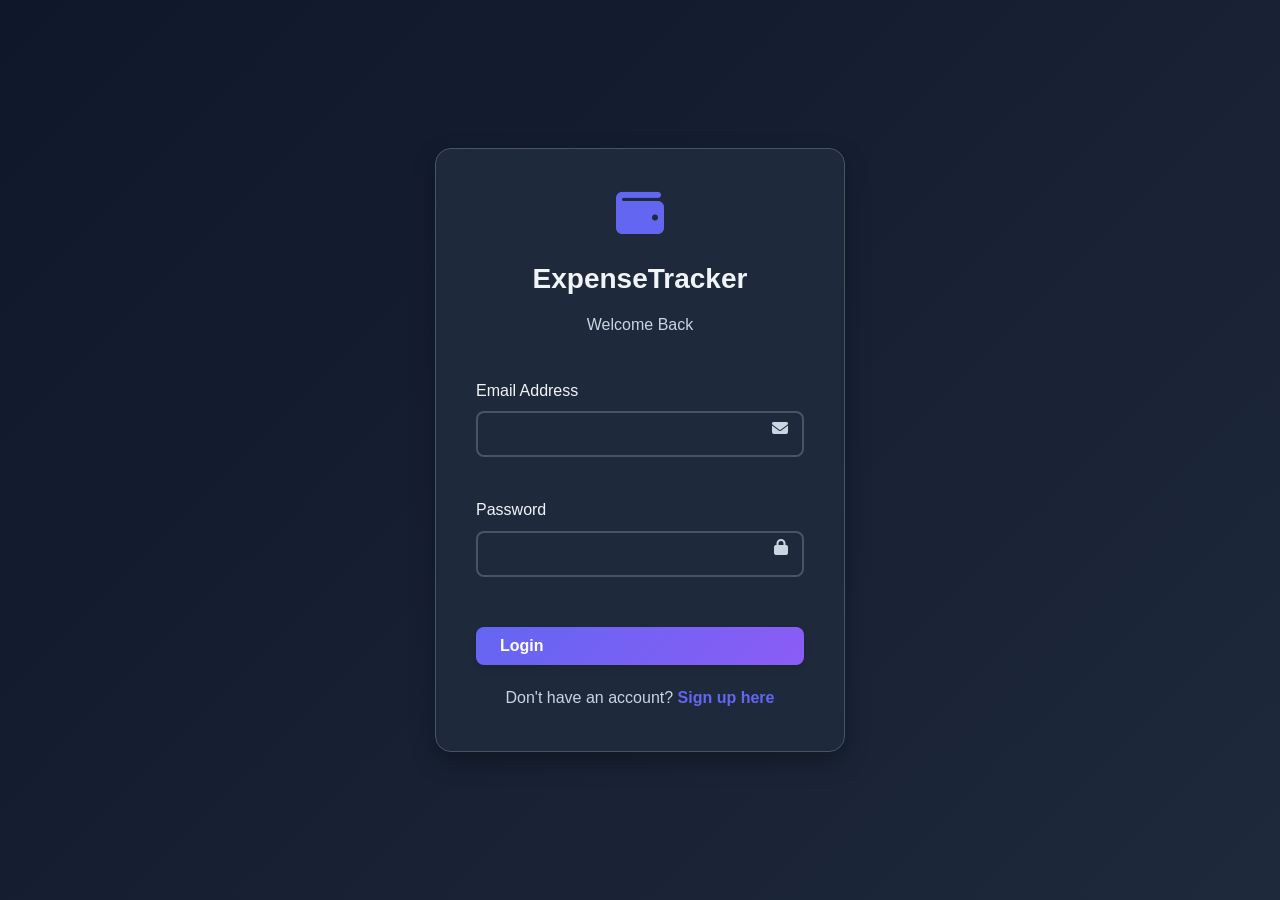
==== expense-tracker/login.html @ 3f5cd561 "Add files via upload" ====
<!DOCTYPE html>
<html lang="en">
<head>
    <meta charset="UTF-8">
    <meta name="viewport" content="width=device-width, initial-scale=1.0">
    <title>Login - ExpenseTracker</title>
    <link rel="stylesheet" href="assets/css/style.css">
    <link rel="stylesheet" href="https://cdnjs.cloudflare.com/ajax/libs/font-awesome/6.4.0/css/all.min.css">
</head>
<body class="auth-page">
    <div class="auth-container">
        <div class="auth-box">
            <div class="auth-header">
                <i class="fas fa-wallet"></i>
                <h1>ExpenseTracker</h1>
                <p>Welcome Back</p>
            </div>
            <form id="loginForm" class="auth-form">
                <div class="form-group">
                    <label for="email">Email Address</label>
                    <input type="email" id="email" name="email" required>
                    <i class="fas fa-envelope"></i>
                </div>
                <div class="form-group">
                    <label for="password">Password</label>
                    <input type="password" id="password" name="password" required>
                    <i class="fas fa-lock"></i>
                </div>
                <button type="submit" class="btn btn-primary" style="width: 100%; margin-top: 10px;">Login</button>
            </form>
            <div class="auth-footer">
                <p>Don't have an account? <a href="register.html">Sign up here</a></p>
            </div>
            <div id="message" class="message"></div>
        </div>
    </div>

    <script src="assets/js/auth.js"></script>
</body>
</html>
---- expense-tracker/assets/css/style.css ----
/* =====================
   GLOBAL STYLES
   ===================== */

:root {
    --primary-color: #6366f1;
    --secondary-color: #8b5cf6;
    --accent-color: #ec4899;
    --success-color: #10b981;
    --warning-color: #f59e0b;
    --danger-color: #ef4444;
    --bg-primary: #0f172a;
    --bg-secondary: #1e293b;
    --bg-tertiary: #334155;
    --text-primary: #f1f5f9;
    --text-secondary: #cbd5e1;
    --border-color: #475569;
    --shadow: 0 10px 25px rgba(0, 0, 0, 0.3);
    --shadow-sm: 0 4px 6px rgba(0, 0, 0, 0.1);
    --transition: all 0.3s cubic-bezier(0.4, 0, 0.2, 1);
}

* {
    margin: 0;
    padding: 0;
    box-sizing: border-box;
}

html {
    scroll-behavior: smooth;
}

body {
    font-family: 'Segoe UI', Tahoma, Geneva, Verdana, sans-serif;
    background-color: var(--bg-primary);
    color: var(--text-primary);
    line-height: 1.6;
    overflow-x: hidden;
}

/* =====================
   UTILITIES
   ===================== */

.container {
    max-width: 1200px;
    margin: 0 auto;
    padding: 0 20px;
}

/* Buttons */
.btn {
    padding: 10px 24px;
    border: none;
    border-radius: 8px;
    font-size: 16px;
    font-weight: 600;
    cursor: pointer;
    transition: var(--transition);
    display: inline-flex;
    align-items: center;
    gap: 8px;
    text-decoration: none;
}

.btn-primary {
    background: linear-gradient(135deg, var(--primary-color), var(--secondary-color));
    color: white;
    box-shadow: var(--shadow-sm);
}

.btn-primary:hover {
    transform: translateY(-2px);
    box-shadow: var(--shadow);
}

.btn-secondary {
    background: transparent;
    color: var(--primary-color);
    border: 2px solid var(--primary-color);
}

.btn-secondary:hover {
    background: rgba(99, 102, 241, 0.1);
}

.btn-login, .btn-signup {
    padding: 8px 16px;
    border-radius: 6px;
    font-size: 14px;
}

.btn-login {
    color: var(--primary-color);
    background: transparent;
}

.btn-signup {
    background: linear-gradient(135deg, var(--primary-color), var(--secondary-color));
    color: white;
}

/* Forms */
.form-group {
    margin-bottom: 20px;
    position: relative;
}

.form-group label {
    display: block;
    margin-bottom: 8px;
    font-weight: 500;
    color: var(--text-primary);
}

.form-group input,
.form-group select,
.form-group textarea {
    width: 100%;
    padding: 12px 16px;
    background-color: var(--bg-secondary);
    border: 2px solid var(--border-color);
    color: var(--text-primary);
    border-radius: 8px;
    font-size: 16px;
    transition: var(--transition);
    font-family: inherit;
}

.form-group input:focus,
.form-group select:focus,
.form-group textarea:focus {
    outline: none;
    border-color: var(--primary-color);
    box-shadow: 0 0 0 3px rgba(99, 102, 241, 0.1);
}

.form-group i {
    position: absolute;
    right: 16px;
    top: 42px;
    color: var(--text-secondary);
    pointer-events: none;
}

.form-grid {
    display: grid;
    grid-template-columns: repeat(auto-fit, minmax(250px, 1fr));
    gap: 20px;
}

/* Messages */
.message {
    padding: 12px 16px;
    border-radius: 6px;
    margin-top: 16px;
    display: none;
}

.message.success {
    background-color: rgba(16, 185, 129, 0.1);
    color: var(--success-color);
    display: block;
    border: 1px solid rgba(16, 185, 129, 0.3);
}

.message.error {
    background-color: rgba(239, 68, 68, 0.1);
    color: var(--danger-color);
    display: block;
    border: 1px solid rgba(239, 68, 68, 0.3);
}

/* Empty State */
.empty-state {
    text-align: center;
    padding: 40px 20px;
    color: var(--text-secondary);
}

/* =====================
   NAVBAR
   ===================== */

.navbar {
    background-color: var(--bg-secondary);
    padding: 1rem 0;
    position: sticky;
    top: 0;
    z-index: 100;
    box-shadow: var(--shadow-sm);
}

.navbar .container {
    display: flex;
    justify-content: space-between;
    align-items: center;
}

.navbar-brand {
    display: flex;
    align-items: center;
    gap: 10px;
    font-size: 24px;
    font-weight: 700;
    color: var(--primary-color);
}

.navbar-brand i {
    font-size: 28px;
}

.nav-links {
    display: flex;
    list-style: none;
    gap: 30px;
    align-items: center;
}

.nav-links a {
    color: var(--text-secondary);
    text-decoration: none;
    transition: var(--transition);
    font-weight: 500;
}

.nav-links a:hover {
    color: var(--primary-color);
}

.hamburger {
    display: none;
    flex-direction: column;
    gap: 5px;
    cursor: pointer;
}

.hamburger span {
    width: 25px;
    height: 3px;
    background-color: var(--text-primary);
    border-radius: 2px;
}

/* =====================
   HERO SECTION
   ===================== */

.hero {
    padding: 100px 0;
    display: grid;
    grid-template-columns: 1fr 1fr;
    gap: 50px;
    align-items: center;
}

.hero-content h1 {
    font-size: 56px;
    line-height: 1.2;
    margin-bottom: 20px;
    background: linear-gradient(135deg, var(--primary-color), var(--secondary-color), var(--accent-color));
    -webkit-background-clip: text;
    -webkit-text-fill-color: transparent;
    background-clip: text;
}

.hero-content p {
    font-size: 20px;
    color: var(--text-secondary);
    margin-bottom: 30px;
}

.hero-buttons {
    display: flex;
    gap: 20px;
}

.hero-image {
    position: relative;
    height: 400px;
}

.floating-card {
    position: absolute;
    background: linear-gradient(135deg, rgba(99, 102, 241, 0.1), rgba(139, 92, 246, 0.1));
    border: 2px solid var(--border-color);
    border-radius: 12px;
    padding: 20px;
    text-align: center;
    animation: float 3s ease-in-out infinite;
}

.floating-card i {
    font-size: 32px;
    color: var(--primary-color);
    margin-bottom: 10px;
}

.floating-card p {
    font-size: 14px;
}

.card-1 {
    top: 20px;
    left: 0;
    animation-delay: 0s;
}

.card-2 {
    top: 50%;
    right: 0;
    animation-delay: 1s;
}

.card-3 {
    bottom: 20px;
    left: 30%;
    animation-delay: 2s;
}

@keyframes float {
    0%, 100% { transform: translateY(0px); }
    50% { transform: translateY(-20px); }
}

/* =====================
   FEATURES SECTION
   ===================== */

.features {
    padding: 80px 0;
    background: linear-gradient(180deg, transparent, rgba(99, 102, 241, 0.05));
}

.features h2 {
    font-size: 44px;
    text-align: center;
    margin-bottom: 60px;
}

.features-grid {
    display: grid;
    grid-template-columns: repeat(auto-fit, minmax(300px, 1fr));
    gap: 30px;
}

.feature-card {
    background: linear-gradient(135deg, rgba(99, 102, 241, 0.05), rgba(139, 92, 246, 0.05));
    border: 1px solid var(--border-color);
    border-radius: 12px;
    padding: 30px;
    text-align: center;
    transition: var(--transition);
    cursor: pointer;
}

.feature-card:hover {
    border-color: var(--primary-color);
    transform: translateY(-5px);
    box-shadow: var(--shadow);
}

.feature-icon {
    font-size: 48px;
    color: var(--primary-color);
    margin-bottom: 20px;
}

.feature-card h3 {
    font-size: 20px;
    margin-bottom: 15px;
}

.feature-card p {
    color: var(--text-secondary);
}

/* =====================
   ABOUT SECTION
   ===================== */

.about {
    padding: 80px 0;
    text-align: center;
    background-color: var(--bg-secondary);
}

.about h2 {
    font-size: 44px;
    margin-bottom: 30px;
}

.about p {
    font-size: 18px;
    color: var(--text-secondary);
    max-width: 600px;
    margin: 0 auto;
}

/* =====================
   AUTH PAGE
   ===================== */

.auth-page {
    display: flex;
    align-items: center;
    justify-content: center;
    min-height: 100vh;
    background: linear-gradient(135deg, var(--bg-primary), var(--bg-secondary));
}

.auth-container {
    width: 100%;
    max-width: 450px;
    padding: 20px;
}

.auth-box {
    background-color: var(--bg-secondary);
    border: 1px solid var(--border-color);
    border-radius: 16px;
    padding: 40px;
    box-shadow: var(--shadow);
}

.auth-header {
    text-align: center;
    margin-bottom: 40px;
}

.auth-header i {
    font-size: 48px;
    color: var(--primary-color);
    margin-bottom: 20px;
}

.auth-header h1 {
    font-size: 28px;
    margin-bottom: 10px;
}

.auth-header p {
    color: var(--text-secondary);
    font-size: 16px;
}

.auth-form {
    display: flex;
    flex-direction: column;
    gap: 20px;
}

.auth-footer {
    text-align: center;
    margin-top: 20px;
}

.auth-footer p {
    color: var(--text-secondary);
}

.auth-footer a {
    color: var(--primary-color);
    text-decoration: none;
    font-weight: 600;
}

.auth-footer a:hover {
    text-decoration: underline;
}

/* =====================
   FOOTER
   ===================== */

.footer {
    background-color: var(--bg-secondary);
    padding: 30px 0;
    text-align: center;
    border-top: 1px solid var(--border-color);
    color: var(--text-secondary);
}

/* =====================
   DASHBOARD
   ===================== */

.dashboard-header {
    background-color: var(--bg-secondary);
    border-bottom: 1px solid var(--border-color);
    padding: 20px;
    display: flex;
    justify-content: space-between;
    align-items: center;
    position: sticky;
    top: 0;
    z-index: 90;
}

.header-left {
    display: flex;
    align-items: center;
    gap: 20px;
}

.menu-toggle {
    display: none;
    background: none;
    border: none;
    color: var(--text-primary);
    font-size: 24px;
    cursor: pointer;
}

.brand {
    display: flex;
    align-items: center;
    gap: 10px;
    font-size: 20px;
    font-weight: 700;
    color: var(--primary-color);
}

.brand i {
    font-size: 24px;
}

.header-right {
    display: flex;
    align-items: center;
    gap: 20px;
}

.user-profile {
    display: flex;
    align-items: center;
    gap: 15px;
    color: var(--text-secondary);
}

.logout-btn {
    background: linear-gradient(135deg, var(--primary-color), var(--secondary-color));
    border: none;
    color: white;
    width: 40px;
    height: 40px;
    border-radius: 8px;
    cursor: pointer;
    transition: var(--transition);
    font-size: 16px;
}

.logout-btn:hover {
    transform: scale(1.05);
}

/* Dashboard Layout */
.dashboard-container {
    display: grid;
    grid-template-columns: 250px 1fr;
    gap: 0;
    min-height: calc(100vh - 60px);
}

.sidebar {
    background-color: var(--bg-secondary);
    border-right: 1px solid var(--border-color);
    padding: 20px;
    max-height: calc(100vh - 60px);
    overflow-y: auto;
}

.sidebar-nav ul {
    list-style: none;
    display: flex;
    flex-direction: column;
    gap: 10px;
}

.sidebar-nav .nav-link {
    display: flex;
    align-items: center;
    gap: 15px;
    padding: 12px 16px;
    color: var(--text-secondary);
    text-decoration: none;
    border-radius: 8px;
    transition: var(--transition);
}

.sidebar-nav .nav-link:hover,
.sidebar-nav .nav-link.active {
    background-color: rgba(99, 102, 241, 0.1);
    color: var(--primary-color);
}

.sidebar-nav .nav-link i {
    font-size: 18px;
    width: 20px;
}

/* Dashboard Content */
.dashboard-content {
    padding: 40px;
    background-color: var(--bg-primary);
    overflow-y: auto;
    max-height: calc(100vh - 60px);
}

.page {
    display: none;
}

.page.active {
    display: block;
    animation: fadeIn 0.3s ease-in;
}

@keyframes fadeIn {
    from { opacity: 0; }
    to { opacity: 1; }
}

.page-header {
    margin-bottom: 40px;
}

.page-header h1 {
    font-size: 32px;
    margin-bottom: 20px;
}

/* Filter Buttons */
.filter-buttons {
    display: flex;
    gap: 10px;
}

.filter-btn {
    padding: 8px 16px;
    background-color: var(--bg-secondary);
    border: 1px solid var(--border-color);
    color: var(--text-secondary);
    border-radius: 6px;
    cursor: pointer;
    transition: var(--transition);
    font-weight: 500;
}

.filter-btn:hover,
.filter-btn.active {
    background-color: var(--primary-color);
    border-color: var(--primary-color);
    color: white;
}

/* Dashboard Grid */
.dashboard-grid {
    display: grid;
    grid-template-columns: repeat(auto-fit, minmax(250px, 1fr));
    gap: 20px;
    margin-bottom: 40px;
}

.stat-card {
    background: linear-gradient(135deg, rgba(99, 102, 241, 0.1), rgba(139, 92, 246, 0.1));
    border: 1px solid var(--border-color);
    border-radius: 12px;
    padding: 24px;
    display: flex;
    align-items: center;
    gap: 20px;
}

.stat-icon {
    width: 60px;
    height: 60px;
    background: linear-gradient(135deg, var(--primary-color), var(--secondary-color));
    border-radius: 12px;
    display: flex;
    align-items: center;
    justify-content: center;
    font-size: 28px;
    color: white;
}

.stat-content {
    flex: 1;
}

.stat-label {
    color: var(--text-secondary);
    font-size: 14px;
    margin-bottom: 8px;
}

.stat-value {
    font-size: 28px;
    font-weight: 700;
    color: var(--text-primary);
}

/* Charts */
.charts-section {
    display: grid;
    grid-template-columns: repeat(auto-fit, minmax(400px, 1fr));
    gap: 20px;
    margin-bottom: 40px;
}

.chart-container {
    background: linear-gradient(135deg, rgba(99, 102, 241, 0.05), rgba(139, 92, 246, 0.05));
    border: 1px solid var(--border-color);
    border-radius: 12px;
    padding: 24px;
}

.chart-container h3 {
    margin-bottom: 20px;
    font-size: 18px;
}

/* Expenses List */
.expenses-list {
    display: flex;
    flex-direction: column;
    gap: 12px;
}

.expense-item {
    background-color: var(--bg-secondary);
    border: 1px solid var(--border-color);
    border-radius: 8px;
    padding: 16px;
    display: flex;
    justify-content: space-between;
    align-items: center;
    transition: var(--transition);
}

.expense-item:hover {
    border-color: var(--primary-color);
    transform: translateX(5px);
}

.expense-info {
    display: flex;
    align-items: center;
    gap: 15px;
    flex: 1;
}

.expense-category {
    width: 50px;
    height: 50px;
    border-radius: 8px;
    display: flex;
    align-items: center;
    justify-content: center;
    font-size: 24px;
    color: white;
}

.expense-details {
    flex: 1;
}

.expense-description {
    font-weight: 600;
    color: var(--text-primary);
    margin-bottom: 4px;
}

.expense-meta {
    font-size: 13px;
    color: var(--text-secondary);
}

.expense-amount {
    font-size: 20px;
    font-weight: 700;
    color: var(--danger-color);
}

.expense-actions {
    display: flex;
    gap: 10px;
}

.btn-delete {
    background: var(--danger-color);
    color: white;
    border: none;
    width: 36px;
    height: 36px;
    border-radius: 6px;
    cursor: pointer;
    transition: var(--transition);
    font-size: 14px;
}

.btn-delete:hover {
    opacity: 0.8;
}

/* Form Container */
.form-container {
    background-color: var(--bg-secondary);
    border: 1px solid var(--border-color);
    border-radius: 12px;
    padding: 30px;
    max-width: 600px;
}

/* Upload Section */
.upload-section {
    margin-bottom: 40px;
}

.upload-area {
    background: linear-gradient(135deg, rgba(99, 102, 241, 0.1), rgba(139, 92, 246, 0.1));
    border: 2px dashed var(--primary-color);
    border-radius: 12px;
    padding: 60px 20px;
    text-align: center;
    cursor: pointer;
    transition: var(--transition);
}

.upload-area:hover {
    background: linear-gradient(135deg, rgba(99, 102, 241, 0.2), rgba(139, 92, 246, 0.2));
}

.upload-area i {
    font-size: 48px;
    color: var(--primary-color);
    margin-bottom: 20px;
}

.upload-area h3 {
    font-size: 20px;
    margin-bottom: 10px;
}

.upload-area p {
    color: var(--text-secondary);
}

/* Invoice Form */
.invoice-form {
    background-color: var(--bg-secondary);
    border: 1px solid var(--border-color);
    border-radius: 12px;
    padding: 30px;
    margin-bottom: 40px;
}

/* Invoices List */
.invoices-list {
    margin-top: 40px;
}

.invoice-item {
    background-color: var(--bg-secondary);
    border: 1px solid var(--border-color);
    border-radius: 8px;
    padding: 16px;
    display: flex;
    justify-content: space-between;
    align-items: center;
    margin-bottom: 12px;
}

.invoice-info {
    flex: 1;
}

.invoice-vendor {
    font-weight: 600;
    color: var(--text-primary);
    margin-bottom: 4px;
}

.invoice-meta {
    font-size: 13px;
    color: var(--text-secondary);
}

.invoice-download {
    background: var(--primary-color);
    color: white;
    border: none;
    padding: 8px 16px;
    border-radius: 6px;
    cursor: pointer;
    transition: var(--transition);
}

.invoice-download:hover {
    opacity: 0.8;
}

/* Recent Expenses */
.recent-expenses {
    background-color: var(--bg-secondary);
    border: 1px solid var(--border-color);
    border-radius: 12px;
    padding: 24px;
}

.recent-expenses h3 {
    margin-bottom: 20px;
    font-size: 18px;
}

/* Toast Notifications */
.toast-container {
    position: fixed;
    top: 20px;
    right: 20px;
    z-index: 1000;
}

.toast {
    background-color: var(--bg-secondary);
    border: 1px solid var(--border-color);
    border-radius: 8px;
    padding: 16px 20px;
    margin-bottom: 10px;
    display: flex;
    align-items: center;
    gap: 12px;
    min-width: 300px;
    animation: slideIn 0.3s ease-in;
}

.toast.success {
    border-left: 4px solid var(--success-color);
}

.toast.error {
    border-left: 4px solid var(--danger-color);
}

@keyframes slideIn {
    from {
        transform: translateX(400px);
        opacity: 0;
    }
    to {
        transform: translateX(0);
        opacity: 1;
    }
}

.toast-close {
    background: none;
    border: none;
    color: var(--text-secondary);
    font-size: 18px;
    cursor: pointer;
    margin-left: auto;
}

.toast-close:hover {
    color: var(--text-primary);
}

/* =====================
   RESPONSIVE
   ===================== */

@media (max-width: 768px) {
    .hamburger {
        display: flex;
    }

    .nav-links {
        display: none;
    }

    .hero {
        grid-template-columns: 1fr;
        padding: 50px 0;
    }

    .hero-content h1 {
        font-size: 36px;
    }

    .hero-buttons {
        flex-direction: column;
    }

    .features-grid {
        grid-template-columns: 1fr;
    }

    .dashboard-container {
        grid-template-columns: 1fr;
    }

    .sidebar {
        position: fixed;
        left: -250px;
        top: 60px;
        height: calc(100vh - 60px);
        z-index: 80;
        transition: var(--transition);
        box-shadow: var(--shadow);
    }

    .sidebar.active {
        left: 0;
    }

    .dashboard-content {
        padding: 20px;
    }

    .page-header h1 {
        font-size: 24px;
    }

    .dashboard-grid {
        grid-template-columns: 1fr;
    }

    .charts-section {
        grid-template-columns: 1fr;
    }

    .form-grid {
        grid-template-columns: 1fr;
    }

    .filter-buttons {
        flex-wrap: wrap;
    }

    .expense-item {
        flex-direction: column;
        text-align: center;
    }

    .expense-info {
        width: 100%;
        justify-content: center;
        flex-direction: column;
    }

    .expense-amount {
        margin-top: 10px;
    }

    .toast {
        min-width: 90vw;
    }

    .analytics-grid {
        grid-template-columns: 1fr;
    }
}

@media (max-width: 480px) {
    .container {
        padding: 0 15px;
    }

    .btn {
        padding: 8px 16px;
        font-size: 14px;
    }

    .hero-content h1 {
        font-size: 28px;
    }

    .hero-content p {
        font-size: 16px;
    }

    .features-grid {
        gap: 15px;
    }

    .feature-card {
        padding: 20px;
    }

    .feature-icon {
        font-size: 36px;
    }

    .dashboard-header {
        padding: 15px;
    }

    .user-profile {
        gap: 10px;
    }

    .dashboard-content {
        padding: 15px;
    }

    .stat-card {
        flex-direction: column;
        text-align: center;
    }

    .form-container,
    .invoice-form {
        padding: 20px;
    }

    .upload-area {
        padding: 40px 15px;
    }

    .filter-buttons {
        gap: 8px;
    }

    .filter-btn {
        padding: 6px 12px;
        font-size: 13px;
    }
}
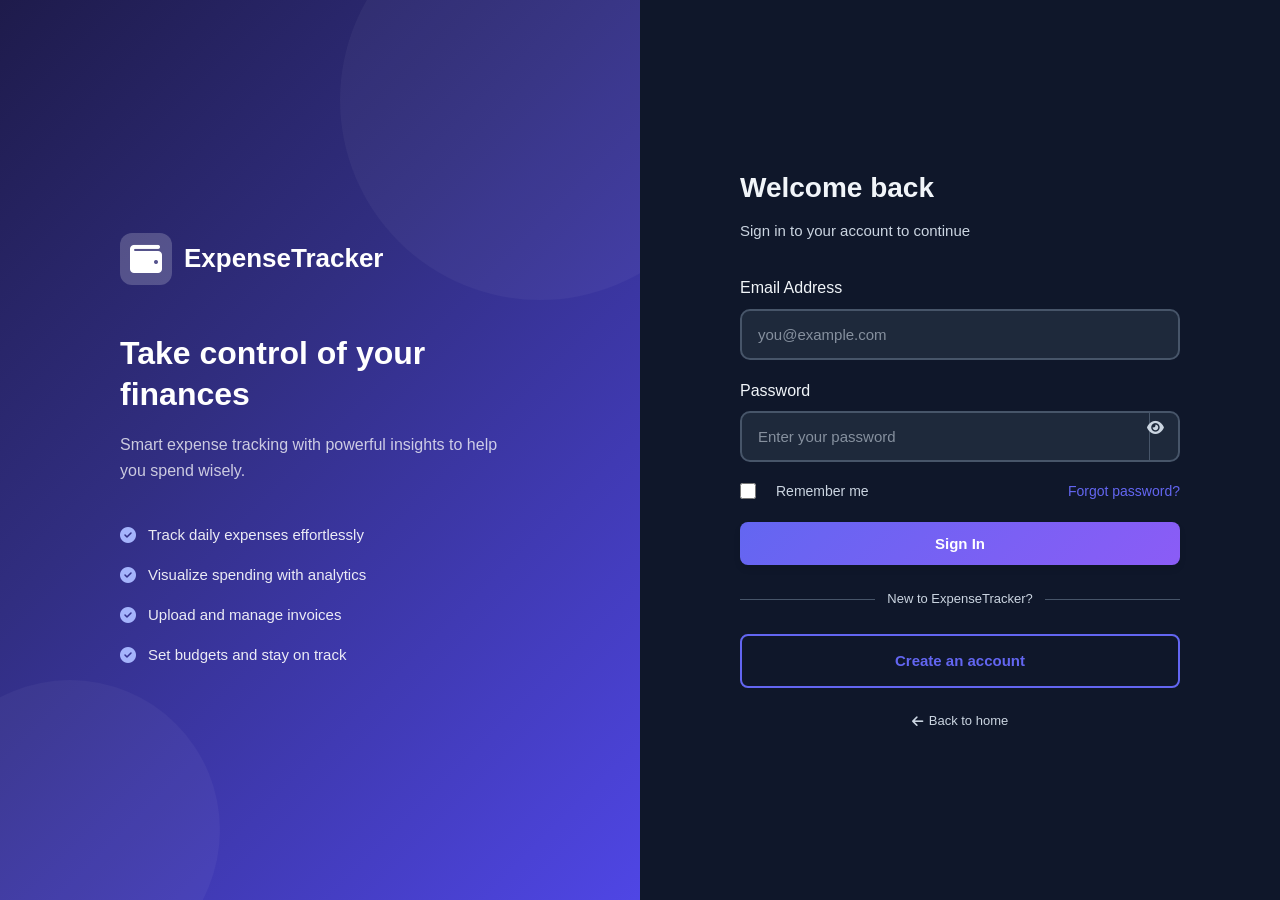
==== commit 06ecfa8d: "Add files via upload" ====
--- a/expense-tracker/login.html
+++ b/expense-tracker/login.html
@@ -4,34 +4,97 @@
     <meta charset="UTF-8">
     <meta name="viewport" content="width=device-width, initial-scale=1.0">
     <title>Login - ExpenseTracker</title>
+    <meta name="description" content="Sign in to your ExpenseTracker account">
     <link rel="stylesheet" href="assets/css/style.css">
     <link rel="stylesheet" href="https://cdnjs.cloudflare.com/ajax/libs/font-awesome/6.4.0/css/all.min.css">
 </head>
 <body class="auth-page">
-    <div class="auth-container">
-        <div class="auth-box">
-            <div class="auth-header">
-                <i class="fas fa-wallet"></i>
-                <h1>ExpenseTracker</h1>
-                <p>Welcome Back</p>
+    <div class="auth-split-container">
+        <!-- Left Branding Panel -->
+        <div class="auth-branding">
+            <div class="auth-branding-inner">
+                <div class="auth-logo">
+                    <i class="fas fa-wallet"></i>
+                    <span>ExpenseTracker</span>
+                </div>
+                <h2>Take control of your finances</h2>
+                <p>Smart expense tracking with powerful insights to help you spend wisely.</p>
+                <ul class="auth-features-list">
+                    <li><i class="fas fa-check-circle"></i> Track daily expenses effortlessly</li>
+                    <li><i class="fas fa-check-circle"></i> Visualize spending with analytics</li>
+                    <li><i class="fas fa-check-circle"></i> Upload and manage invoices</li>
+                    <li><i class="fas fa-check-circle"></i> Set budgets and stay on track</li>
+                </ul>
             </div>
-            <form id="loginForm" class="auth-form">
-                <div class="form-group">
-                    <label for="email">Email Address</label>
-                    <input type="email" id="email" name="email" required>
-                    <i class="fas fa-envelope"></i>
+        </div>
+
+        <!-- Right Form Panel -->
+        <div class="auth-form-panel">
+            <div class="auth-form-inner">
+                <div class="auth-form-header">
+                    <h1>Welcome back</h1>
+                    <p>Sign in to your account to continue</p>
                 </div>
-                <div class="form-group">
-                    <label for="password">Password</label>
-                    <input type="password" id="password" name="password" required>
-                    <i class="fas fa-lock"></i>
+
+                <form id="loginForm" class="auth-form" novalidate autocomplete="on">
+                    <div class="form-group">
+                        <label for="email">Email Address</label>
+                        <div class="input-wrapper">
+                            <input
+                                type="email"
+                                id="email"
+                                name="email"
+                                placeholder="you@example.com"
+                                autocomplete="email"
+                                required
+                            >
+                        </div>
+                        <span class="field-error" id="emailError"></span>
+                    </div>
+
+                    <div class="form-group">
+                        <label for="password">Password</label>
+                        <div class="input-wrapper">
+                            <input
+                                type="password"
+                                id="password"
+                                name="password"
+                                placeholder="Enter your password"
+                                autocomplete="current-password"
+                                required
+                            >
+                            <button type="button" class="toggle-password" aria-label="Toggle password visibility" tabindex="-1">
+                                <i class="fas fa-eye"></i>
+                            </button>
+                        </div>
+                        <span class="field-error" id="passwordError"></span>
+                    </div>
+
+                    <div class="form-row-split">
+                        <label class="checkbox-label">
+                            <input type="checkbox" id="rememberMe" name="remember_me">
+                            <span class="checkmark"></span>
+                            Remember me
+                        </label>
+                        <a href="#" class="forgot-link">Forgot password?</a>
+                    </div>
+
+                    <button type="submit" class="btn btn-primary btn-full" id="loginBtn">
+                        <span class="btn-text">Sign In</span>
+                        <span class="btn-spinner" hidden><i class="fas fa-circle-notch fa-spin"></i></span>
+                    </button>
+                </form>
+
+                <div id="message" class="message" role="alert" aria-live="polite"></div>
+
+                <div class="auth-divider"><span>New to ExpenseTracker?</span></div>
+
+                <div class="auth-form-footer">
+                    <a href="register.html" class="btn btn-outline btn-full">Create an account</a>
                 </div>
-                <button type="submit" class="btn btn-primary" style="width: 100%; margin-top: 10px;">Login</button>
-            </form>
-            <div class="auth-footer">
-                <p>Don't have an account? <a href="register.html">Sign up here</a></p>
+
+                <p class="auth-back-home"><a href="index.html"><i class="fas fa-arrow-left"></i> Back to home</a></p>
             </div>
-            <div id="message" class="message"></div>
         </div>
     </div>
 
--- a/expense-tracker/assets/css/style.css
+++ b/expense-tracker/assets/css/style.css
@@ -117,7 +117,7 @@
 .form-group select,
 .form-group textarea {
     width: 100%;
-    padding: 12px 16px;
+    padding: 12px 44px 12px 16px;
     background-color: var(--bg-secondary);
     border: 2px solid var(--border-color);
     color: var(--text-primary);
@@ -183,37 +183,54 @@
    ===================== */
 
 .navbar {
-    background-color: var(--bg-secondary);
-    padding: 1rem 0;
+    background-color: rgba(30, 41, 59, 0.95);
+    backdrop-filter: blur(12px);
+    -webkit-backdrop-filter: blur(12px);
+    padding: 0;
     position: sticky;
     top: 0;
     z-index: 100;
-    box-shadow: var(--shadow-sm);
+    border-bottom: 1px solid rgba(71, 85, 105, 0.5);
+    box-shadow: 0 1px 20px rgba(0,0,0,0.2);
 }
 
 .navbar .container {
     display: flex;
     justify-content: space-between;
     align-items: center;
+    height: 68px;
 }
 
 .navbar-brand {
     display: flex;
     align-items: center;
     gap: 10px;
-    font-size: 24px;
-    font-weight: 700;
-    color: var(--primary-color);
+    font-size: 20px;
+    font-weight: 800;
+    color: var(--text-primary);
+    text-decoration: none;
+    letter-spacing: -0.3px;
 }
 
 .navbar-brand i {
-    font-size: 28px;
+    font-size: 22px;
+    background: linear-gradient(135deg, var(--primary-color), var(--secondary-color));
+    -webkit-background-clip: text;
+    -webkit-text-fill-color: transparent;
+    background-clip: text;
+}
+
+.navbar-brand span {
+    background: linear-gradient(135deg, var(--text-primary) 60%, var(--primary-color));
+    -webkit-background-clip: text;
+    -webkit-text-fill-color: transparent;
+    background-clip: text;
 }
 
 .nav-links {
     display: flex;
     list-style: none;
-    gap: 30px;
+    gap: 4px;
     align-items: center;
 }
 
@@ -222,10 +239,51 @@
     text-decoration: none;
     transition: var(--transition);
     font-weight: 500;
+    font-size: 14px;
+    padding: 6px 12px;
+    border-radius: 8px;
 }
 
 .nav-links a:hover {
-    color: var(--primary-color);
+    color: var(--text-primary);
+    background: rgba(255,255,255,0.06);
+}
+
+.nav-divider {
+    width: 1px;
+    height: 20px;
+    background: var(--border-color);
+    margin: 0 8px;
+}
+
+.btn-login {
+    color: var(--text-secondary) !important;
+    background: transparent !important;
+    font-weight: 500 !important;
+    padding: 7px 16px !important;
+}
+
+.btn-login:hover {
+    color: var(--text-primary) !important;
+    background: rgba(255,255,255,0.06) !important;
+}
+
+.btn-signup {
+    background: linear-gradient(135deg, var(--primary-color), var(--secondary-color)) !important;
+    color: white !important;
+    font-weight: 600 !important;
+    padding: 7px 16px !important;
+    border-radius: 8px !important;
+    font-size: 14px !important;
+    display: inline-flex;
+    align-items: center;
+    gap: 6px;
+}
+
+.btn-signup:hover {
+    opacity: 0.9;
+    transform: translateY(-1px);
+    box-shadow: 0 4px 14px rgba(99,102,241,0.4);
 }
 
 .hamburger {
@@ -233,13 +291,29 @@
     flex-direction: column;
     gap: 5px;
     cursor: pointer;
+    padding: 4px;
 }
 
 .hamburger span {
-    width: 25px;
-    height: 3px;
+    width: 24px;
+    height: 2px;
     background-color: var(--text-primary);
     border-radius: 2px;
+    transition: var(--transition);
+    transform-origin: center;
+}
+
+.hamburger.active span:nth-child(1) {
+    transform: translateY(7px) rotate(45deg);
+}
+
+.hamburger.active span:nth-child(2) {
+    opacity: 0;
+    transform: scaleX(0);
+}
+
+.hamburger.active span:nth-child(3) {
+    transform: translateY(-7px) rotate(-45deg);
 }
 
 /* =====================
@@ -247,80 +321,443 @@
    ===================== */
 
 .hero {
-    padding: 100px 0;
+    padding: 80px 0 60px;
+    background: radial-gradient(ellipse 80% 60% at 50% -10%, rgba(99,102,241,0.18) 0%, transparent 70%),
+                var(--bg-primary);
+    overflow: hidden;
+}
+
+.hero-inner {
     display: grid;
     grid-template-columns: 1fr 1fr;
-    gap: 50px;
-    align-items: center;
-}
-
+    gap: 60px;
+    align-items: center;
+}
+
+/* Hero badge */
+.hero-badge {
+    display: inline-flex;
+    align-items: center;
+    gap: 8px;
+    background: rgba(99,102,241,0.12);
+    border: 1px solid rgba(99,102,241,0.3);
+    color: #a5b4fc;
+    font-size: 13px;
+    font-weight: 600;
+    padding: 6px 14px;
+    border-radius: 99px;
+    margin-bottom: 24px;
+    width: fit-content;
+}
+
+.hero-badge i {
+    font-size: 12px;
+}
+
+/* Hero headline */
 .hero-content h1 {
-    font-size: 56px;
-    line-height: 1.2;
+    font-size: 54px;
+    font-weight: 800;
+    line-height: 1.15;
+    letter-spacing: -1px;
     margin-bottom: 20px;
-    background: linear-gradient(135deg, var(--primary-color), var(--secondary-color), var(--accent-color));
+    color: var(--text-primary);
+}
+
+.hero-content h1 .highlight {
+    background: linear-gradient(135deg, var(--primary-color), var(--accent-color));
     -webkit-background-clip: text;
     -webkit-text-fill-color: transparent;
     background-clip: text;
 }
 
-.hero-content p {
+.hero-content > p {
+    font-size: 18px;
+    color: var(--text-secondary);
+    line-height: 1.7;
+    margin-bottom: 32px;
+    max-width: 480px;
+}
+
+/* Hero buttons */
+.hero-buttons {
+    display: flex;
+    gap: 14px;
+    align-items: center;
+    flex-wrap: wrap;
+    margin-bottom: 36px;
+}
+
+.btn-lg {
+    padding: 13px 28px;
+    font-size: 15px;
+}
+
+.btn-ghost {
+    background: rgba(255,255,255,0.05);
+    color: var(--text-secondary);
+    border: 1px solid var(--border-color);
+    font-size: 15px;
+}
+
+.btn-ghost:hover {
+    background: rgba(255,255,255,0.09);
+    color: var(--text-primary);
+    border-color: var(--text-secondary);
+}
+
+.btn-ghost-light {
+    background: rgba(255,255,255,0.08);
+    color: rgba(255,255,255,0.8);
+    border: 1px solid rgba(255,255,255,0.2);
+}
+
+.btn-ghost-light:hover {
+    background: rgba(255,255,255,0.14);
+    color: #fff;
+}
+
+/* Hero trust row */
+.hero-trust {
+    display: flex;
+    align-items: center;
+    gap: 12px;
+}
+
+.trust-avatars {
+    display: flex;
+}
+
+.avatar {
+    width: 34px;
+    height: 34px;
+    border-radius: 50%;
+    border: 2px solid var(--bg-primary);
+    display: flex;
+    align-items: center;
+    justify-content: center;
+    font-size: 11px;
+    font-weight: 700;
+    margin-left: -8px;
+    color: white;
+}
+
+.avatar:first-child { margin-left: 0; }
+.av-1 { background: linear-gradient(135deg, #6366f1, #8b5cf6); }
+.av-2 { background: linear-gradient(135deg, #ec4899, #f43f5e); }
+.av-3 { background: linear-gradient(135deg, #10b981, #059669); }
+
+.hero-trust p {
+    font-size: 13px;
+    color: var(--text-secondary);
+    margin: 0;
+}
+
+.hero-trust p strong {
+    color: var(--text-primary);
+}
+
+/* ---- Dashboard Preview (right side) ---- */
+.hero-visual {
+    position: relative;
+    display: flex;
+    justify-content: center;
+    align-items: center;
+}
+
+.dashboard-preview {
+    background: var(--bg-secondary);
+    border: 1px solid var(--border-color);
+    border-radius: 16px;
+    padding: 20px;
+    width: 100%;
+    max-width: 400px;
+    box-shadow: 0 24px 64px rgba(0,0,0,0.4);
+    position: relative;
+    z-index: 1;
+}
+
+.preview-header {
+    display: flex;
+    align-items: center;
+    gap: 6px;
+    margin-bottom: 18px;
+    padding-bottom: 14px;
+    border-bottom: 1px solid var(--border-color);
+}
+
+.preview-dot {
+    width: 10px;
+    height: 10px;
+    border-radius: 50%;
+}
+
+.preview-dot.red    { background: #ff5f57; }
+.preview-dot.yellow { background: #febc2e; }
+.preview-dot.green  { background: #28c840; }
+
+.preview-title {
+    margin-left: 6px;
+    font-size: 12px;
+    font-weight: 600;
+    color: var(--text-secondary);
+}
+
+.preview-stats {
+    display: grid;
+    grid-template-columns: 1fr 1fr;
+    gap: 12px;
+    margin-bottom: 18px;
+}
+
+.preview-stat {
+    background: rgba(99,102,241,0.08);
+    border: 1px solid rgba(99,102,241,0.15);
+    border-radius: 10px;
+    padding: 12px;
+    display: flex;
+    flex-direction: column;
+    gap: 4px;
+}
+
+.ps-label {
+    font-size: 11px;
+    color: var(--text-secondary);
+    font-weight: 500;
+}
+
+.ps-value {
+    font-size: 18px;
+    font-weight: 700;
+    color: var(--text-primary);
+}
+
+.ps-change {
+    font-size: 11px;
+    font-weight: 600;
+    display: flex;
+    align-items: center;
+    gap: 3px;
+}
+
+.ps-change.up   { color: var(--success-color); }
+.ps-change.down { color: var(--danger-color); }
+
+/* Mini bar chart */
+.preview-bar-chart {
+    display: flex;
+    align-items: flex-end;
+    gap: 6px;
+    height: 70px;
+    margin-bottom: 16px;
+    padding: 0 2px;
+}
+
+.bar-wrap {
+    flex: 1;
+    display: flex;
+    flex-direction: column;
+    align-items: center;
+    gap: 4px;
+    height: 100%;
+    justify-content: flex-end;
+}
+
+.bar-wrap span {
+    font-size: 9px;
+    color: var(--text-secondary);
+}
+
+.bar {
+    width: 100%;
+    background: rgba(99,102,241,0.3);
+    border-radius: 4px 4px 0 0;
+    transition: background 0.3s;
+}
+
+.bar.active {
+    background: var(--primary-color);
+}
+
+/* Expense rows */
+.preview-expenses {
+    display: flex;
+    flex-direction: column;
+    gap: 8px;
+}
+
+.pe-item {
+    display: flex;
+    align-items: center;
+    gap: 10px;
+    padding: 8px 10px;
+    background: rgba(255,255,255,0.03);
+    border-radius: 8px;
+}
+
+.pe-icon {
+    width: 28px;
+    height: 28px;
+    border-radius: 7px;
+    display: flex;
+    align-items: center;
+    justify-content: center;
+    font-size: 12px;
+    color: white;
+    flex-shrink: 0;
+}
+
+.pe-desc {
+    flex: 1;
+    font-size: 12px;
+    color: var(--text-secondary);
+}
+
+.pe-amount {
+    font-size: 12px;
+    font-weight: 700;
+    color: var(--danger-color);
+}
+
+/* Floating badges */
+.float-badge {
+    position: absolute;
+    background: var(--bg-secondary);
+    border: 1px solid var(--border-color);
+    border-radius: 12px;
+    padding: 10px 14px;
+    display: flex;
+    align-items: center;
+    gap: 10px;
+    box-shadow: var(--shadow);
+    z-index: 2;
+    animation: float 4s ease-in-out infinite;
+}
+
+.float-badge i {
     font-size: 20px;
-    color: var(--text-secondary);
-    margin-bottom: 30px;
-}
-
-.hero-buttons {
-    display: flex;
-    gap: 20px;
-}
-
-.hero-image {
-    position: relative;
-    height: 400px;
-}
-
-.floating-card {
-    position: absolute;
-    background: linear-gradient(135deg, rgba(99, 102, 241, 0.1), rgba(139, 92, 246, 0.1));
-    border: 2px solid var(--border-color);
-    border-radius: 12px;
-    padding: 20px;
-    text-align: center;
-    animation: float 3s ease-in-out infinite;
-}
-
-.floating-card i {
-    font-size: 32px;
     color: var(--primary-color);
-    margin-bottom: 10px;
-}
-
-.floating-card p {
-    font-size: 14px;
-}
-
-.card-1 {
-    top: 20px;
-    left: 0;
+}
+
+.float-badge div {
+    display: flex;
+    flex-direction: column;
+    gap: 1px;
+}
+
+.float-badge strong {
+    font-size: 12px;
+    color: var(--text-primary);
+}
+
+.float-badge span {
+    font-size: 11px;
+    color: var(--text-secondary);
+}
+
+.badge-a {
+    top: -20px;
+    right: -20px;
     animation-delay: 0s;
 }
 
-.card-2 {
-    top: 50%;
-    right: 0;
-    animation-delay: 1s;
-}
-
-.card-3 {
-    bottom: 20px;
-    left: 30%;
-    animation-delay: 2s;
+.badge-b {
+    bottom: -20px;
+    left: -20px;
+    animation-delay: 1.5s;
 }
 
 @keyframes float {
     0%, 100% { transform: translateY(0px); }
-    50% { transform: translateY(-20px); }
+    50%       { transform: translateY(-10px); }
+}
+
+/* =====================
+   STATS BAR
+   ===================== */
+
+.stats-bar {
+    padding: 32px 0;
+    background: var(--bg-secondary);
+    border-top: 1px solid var(--border-color);
+    border-bottom: 1px solid var(--border-color);
+}
+
+.stats-grid {
+    display: flex;
+    justify-content: center;
+    align-items: center;
+    gap: 0;
+    flex-wrap: wrap;
+}
+
+.stat-item {
+    display: flex;
+    flex-direction: column;
+    align-items: center;
+    gap: 4px;
+    padding: 8px 48px;
+}
+
+.stat-number {
+    font-size: 28px;
+    font-weight: 800;
+    background: linear-gradient(135deg, var(--primary-color), var(--accent-color));
+    -webkit-background-clip: text;
+    -webkit-text-fill-color: transparent;
+    background-clip: text;
+    letter-spacing: -0.5px;
+}
+
+.stat-desc {
+    font-size: 13px;
+    color: var(--text-secondary);
+    font-weight: 500;
+}
+
+.stat-divider {
+    width: 1px;
+    height: 40px;
+    background: var(--border-color);
+}
+
+/* =====================
+   SECTION HEADER (shared)
+   ===================== */
+
+.section-header {
+    text-align: center;
+    margin-bottom: 56px;
+}
+
+.section-tag {
+    display: inline-block;
+    font-size: 12px;
+    font-weight: 700;
+    letter-spacing: 1.2px;
+    text-transform: uppercase;
+    color: var(--primary-color);
+    background: rgba(99,102,241,0.1);
+    border: 1px solid rgba(99,102,241,0.2);
+    padding: 4px 12px;
+    border-radius: 99px;
+    margin-bottom: 14px;
+}
+
+.section-header h2 {
+    font-size: 40px;
+    font-weight: 800;
+    letter-spacing: -0.5px;
+    margin-bottom: 14px;
+    color: var(--text-primary);
+}
+
+.section-header p {
+    font-size: 17px;
+    color: var(--text-secondary);
+    max-width: 520px;
+    margin: 0 auto;
+    line-height: 1.7;
 }
 
 /* =====================
@@ -328,145 +765,644 @@
    ===================== */
 
 .features {
-    padding: 80px 0;
-    background: linear-gradient(180deg, transparent, rgba(99, 102, 241, 0.05));
-}
-
-.features h2 {
-    font-size: 44px;
-    text-align: center;
-    margin-bottom: 60px;
+    padding: 96px 0;
 }
 
 .features-grid {
     display: grid;
-    grid-template-columns: repeat(auto-fit, minmax(300px, 1fr));
-    gap: 30px;
+    grid-template-columns: repeat(3, 1fr);
+    gap: 24px;
 }
 
 .feature-card {
-    background: linear-gradient(135deg, rgba(99, 102, 241, 0.05), rgba(139, 92, 246, 0.05));
+    background: var(--bg-secondary);
     border: 1px solid var(--border-color);
-    border-radius: 12px;
-    padding: 30px;
-    text-align: center;
+    border-radius: 16px;
+    padding: 32px 28px;
     transition: var(--transition);
-    cursor: pointer;
+    position: relative;
+    overflow: hidden;
+}
+
+.feature-card::before {
+    content: '';
+    position: absolute;
+    top: 0;
+    left: 0;
+    right: 0;
+    height: 2px;
+    background: linear-gradient(90deg, var(--primary-color), var(--accent-color));
+    opacity: 0;
+    transition: opacity 0.3s;
 }
 
 .feature-card:hover {
-    border-color: var(--primary-color);
-    transform: translateY(-5px);
-    box-shadow: var(--shadow);
-}
-
-.feature-icon {
-    font-size: 48px;
+    border-color: rgba(99,102,241,0.4);
+    transform: translateY(-4px);
+    box-shadow: 0 16px 40px rgba(0,0,0,0.3);
+}
+
+.feature-card:hover::before {
+    opacity: 1;
+}
+
+.feature-icon-wrap {
+    width: 52px;
+    height: 52px;
+    background: rgba(99,102,241,0.12);
+    border: 1px solid rgba(99,102,241,0.2);
+    border-radius: 14px;
+    display: flex;
+    align-items: center;
+    justify-content: center;
+    font-size: 22px;
     color: var(--primary-color);
     margin-bottom: 20px;
+    transition: var(--transition);
+}
+
+.feature-card:hover .feature-icon-wrap {
+    background: rgba(99,102,241,0.2);
+    transform: scale(1.05);
 }
 
 .feature-card h3 {
-    font-size: 20px;
-    margin-bottom: 15px;
+    font-size: 17px;
+    font-weight: 700;
+    margin-bottom: 10px;
+    color: var(--text-primary);
 }
 
 .feature-card p {
-    color: var(--text-secondary);
+    font-size: 14px;
+    color: var(--text-secondary);
+    line-height: 1.65;
 }
 
 /* =====================
-   ABOUT SECTION
+   HOW IT WORKS
    ===================== */
 
-.about {
-    padding: 80px 0;
+.how-it-works {
+    padding: 96px 0;
+    background: var(--bg-secondary);
+    border-top: 1px solid var(--border-color);
+    border-bottom: 1px solid var(--border-color);
+}
+
+.steps-grid {
+    display: flex;
+    align-items: flex-start;
+    justify-content: center;
+    gap: 0;
+}
+
+.step {
+    flex: 1;
+    max-width: 280px;
     text-align: center;
+    padding: 0 20px;
+}
+
+.step-number {
+    font-size: 12px;
+    font-weight: 800;
+    letter-spacing: 1.5px;
+    color: var(--primary-color);
+    margin-bottom: 14px;
+    opacity: 0.7;
+}
+
+.step-icon {
+    width: 64px;
+    height: 64px;
+    background: rgba(99,102,241,0.1);
+    border: 2px solid rgba(99,102,241,0.25);
+    border-radius: 18px;
+    display: flex;
+    align-items: center;
+    justify-content: center;
+    font-size: 24px;
+    color: var(--primary-color);
+    margin: 0 auto 18px;
+}
+
+.step h3 {
+    font-size: 17px;
+    font-weight: 700;
+    margin-bottom: 8px;
+    color: var(--text-primary);
+}
+
+.step p {
+    font-size: 14px;
+    color: var(--text-secondary);
+    line-height: 1.65;
+}
+
+.step-connector {
+    flex-shrink: 0;
+    padding-top: 80px;
+    color: var(--border-color);
+    font-size: 18px;
+}
+
+/* =====================
+   CTA SECTION
+   ===================== */
+
+.cta-section {
+    padding: 96px 0;
+}
+
+.cta-card {
+    position: relative;
+    background: linear-gradient(135deg, rgba(99,102,241,0.15), rgba(139,92,246,0.15));
+    border: 1px solid rgba(99,102,241,0.3);
+    border-radius: 24px;
+    padding: 72px 48px;
+    text-align: center;
+    overflow: hidden;
+}
+
+.cta-glow {
+    position: absolute;
+    width: 500px;
+    height: 500px;
+    background: radial-gradient(circle, rgba(99,102,241,0.2) 0%, transparent 70%);
+    top: 50%;
+    left: 50%;
+    transform: translate(-50%, -50%);
+    pointer-events: none;
+}
+
+.cta-content {
+    position: relative;
+    z-index: 1;
+    max-width: 580px;
+    margin: 0 auto;
+}
+
+.cta-content h2 {
+    font-size: 40px;
+    font-weight: 800;
+    letter-spacing: -0.5px;
+    margin: 14px 0 16px;
+    color: var(--text-primary);
+}
+
+.cta-content p {
+    font-size: 16px;
+    color: var(--text-secondary);
+    line-height: 1.7;
+    margin-bottom: 32px;
+}
+
+.cta-buttons {
+    display: flex;
+    gap: 14px;
+    justify-content: center;
+    flex-wrap: wrap;
+}
+
+/* =====================
+   AUTH PAGE — SPLIT LAYOUT
+   ===================== */
+
+.auth-page {
+    min-height: 100vh;
+    background-color: var(--bg-primary);
+}
+
+/* Split container: branding | form */
+.auth-split-container {
+    display: grid;
+    grid-template-columns: 1fr 1fr;
+    min-height: 100vh;
+}
+
+/* ---- Left branding panel ---- */
+.auth-branding {
+    background: linear-gradient(135deg, #1e1b4b 0%, #312e81 40%, #4f46e5 100%);
+    display: flex;
+    align-items: center;
+    justify-content: center;
+    padding: 60px 40px;
+    position: relative;
+    overflow: hidden;
+}
+
+.auth-branding::before {
+    content: '';
+    position: absolute;
+    width: 400px;
+    height: 400px;
+    background: rgba(255, 255, 255, 0.04);
+    border-radius: 50%;
+    top: -100px;
+    right: -100px;
+}
+
+.auth-branding::after {
+    content: '';
+    position: absolute;
+    width: 300px;
+    height: 300px;
+    background: rgba(255, 255, 255, 0.04);
+    border-radius: 50%;
+    bottom: -80px;
+    left: -80px;
+}
+
+.auth-branding-inner {
+    position: relative;
+    z-index: 1;
+    max-width: 400px;
+}
+
+.auth-logo {
+    display: flex;
+    align-items: center;
+    gap: 12px;
+    font-size: 26px;
+    font-weight: 800;
+    color: #fff;
+    margin-bottom: 48px;
+}
+
+.auth-logo i {
+    font-size: 32px;
+    background: rgba(255,255,255,0.2);
+    padding: 10px;
+    border-radius: 12px;
+}
+
+.auth-branding h2 {
+    font-size: 32px;
+    font-weight: 700;
+    color: #fff;
+    line-height: 1.3;
+    margin-bottom: 16px;
+}
+
+.auth-branding > .auth-branding-inner > p {
+    color: rgba(255, 255, 255, 0.75);
+    font-size: 16px;
+    line-height: 1.6;
+    margin-bottom: 40px;
+}
+
+.auth-features-list {
+    list-style: none;
+    display: flex;
+    flex-direction: column;
+    gap: 16px;
+}
+
+.auth-features-list li {
+    display: flex;
+    align-items: center;
+    gap: 12px;
+    color: rgba(255,255,255,0.9);
+    font-size: 15px;
+}
+
+.auth-features-list li i {
+    color: #a5b4fc;
+    font-size: 16px;
+    flex-shrink: 0;
+}
+
+/* ---- Right form panel ---- */
+.auth-form-panel {
+    display: flex;
+    align-items: center;
+    justify-content: center;
+    padding: 40px 24px;
+    background-color: var(--bg-primary);
+    overflow-y: auto;
+}
+
+.auth-form-inner {
+    width: 100%;
+    max-width: 440px;
+}
+
+.auth-form-header {
+    margin-bottom: 32px;
+}
+
+.auth-form-header h1 {
+    font-size: 28px;
+    font-weight: 700;
+    color: var(--text-primary);
+    margin-bottom: 8px;
+}
+
+.auth-form-header p {
+    color: var(--text-secondary);
+    font-size: 15px;
+}
+
+/* ---- Auth Form ---- */
+.auth-form {
+    display: flex;
+    flex-direction: column;
+    gap: 0;
+}
+
+.auth-form .form-group {
+    margin-bottom: 18px;
+}
+
+.form-row-two {
+    display: grid;
+    grid-template-columns: 1fr 1fr;
+    gap: 14px;
+}
+
+.form-row-split {
+    display: flex;
+    justify-content: space-between;
+    align-items: center;
+    margin-bottom: 20px;
+    flex-wrap: wrap;
+    gap: 8px;
+}
+
+/* Input wrapper — flex row, border lives on the wrapper */
+.input-wrapper {
+    display: flex;
+    align-items: stretch;
     background-color: var(--bg-secondary);
-}
-
-.about h2 {
-    font-size: 44px;
-    margin-bottom: 30px;
-}
-
-.about p {
-    font-size: 18px;
-    color: var(--text-secondary);
-    max-width: 600px;
-    margin: 0 auto;
-}
-
-/* =====================
-   AUTH PAGE
-   ===================== */
-
-.auth-page {
+    border: 2px solid var(--border-color);
+    border-radius: 10px;
+    transition: var(--transition);
+    overflow: hidden;
+}
+
+.input-wrapper:focus-within {
+    border-color: var(--primary-color);
+    box-shadow: 0 0 0 3px rgba(99, 102, 241, 0.15);
+}
+
+.input-wrapper.input-error {
+    border-color: var(--danger-color);
+    box-shadow: 0 0 0 3px rgba(239, 68, 68, 0.1);
+}
+
+.input-wrapper.input-success {
+    border-color: var(--success-color);
+    box-shadow: 0 0 0 3px rgba(16, 185, 129, 0.1);
+}
+
+/* Input — fills all available space */
+.input-wrapper input {
+    flex: 1;
+    min-width: 0;
+    padding: 13px 16px;
+    background: transparent;
+    border: none;
+    outline: none;
+    color: var(--text-primary);
+    font-size: 15px;
+    font-family: inherit;
+    line-height: 1.4;
+}
+
+.input-wrapper input::placeholder {
+    color: var(--text-secondary);
+    opacity: 0.6;
+}
+
+/* Password eye toggle — sits flush on the right as a flex item */
+.toggle-password {
     display: flex;
     align-items: center;
     justify-content: center;
-    min-height: 100vh;
-    background: linear-gradient(135deg, var(--bg-primary), var(--bg-secondary));
-}
-
-.auth-container {
+    padding: 0 14px;
+    background: none;
+    border: none;
+    border-left: 1px solid var(--border-color);
+    color: var(--text-secondary);
+    cursor: pointer;
+    font-size: 15px;
+    flex-shrink: 0;
+    transition: color 0.2s, background-color 0.2s;
+    line-height: 1;
+}
+
+.toggle-password:hover {
+    color: var(--primary-color);
+    background-color: rgba(99, 102, 241, 0.06);
+}
+
+/* Field-level error messages */
+.field-error {
+    display: none;
+    font-size: 12px;
+    color: var(--danger-color);
+    margin-top: 5px;
+    align-items: center;
+    gap: 4px;
+}
+
+.field-error.visible {
+    display: flex;
+}
+
+/* Form label extras */
+.required {
+    color: var(--danger-color);
+    font-size: 13px;
+}
+
+.optional {
+    color: var(--text-secondary);
+    font-size: 12px;
+    font-weight: 400;
+}
+
+/* Checkbox styling */
+.checkbox-label {
+    display: flex;
+    align-items: center;
+    gap: 10px;
+    font-size: 14px;
+    color: var(--text-secondary);
+    cursor: pointer;
+    user-select: none;
+}
+
+.checkbox-label input[type="checkbox"] {
+    width: 16px;
+    height: 16px;
+    accent-color: var(--primary-color);
+    cursor: pointer;
+    flex-shrink: 0;
+}
+
+.terms-label {
+    margin-bottom: 6px;
+    flex-wrap: wrap;
+    line-height: 1.6;
+}
+
+.inline-link {
+    color: var(--primary-color);
+    text-decoration: none;
+    font-weight: 500;
+}
+
+.inline-link:hover {
+    text-decoration: underline;
+}
+
+/* Forgot password link */
+.forgot-link {
+    font-size: 14px;
+    color: var(--primary-color);
+    text-decoration: none;
+    font-weight: 500;
+}
+
+.forgot-link:hover {
+    text-decoration: underline;
+}
+
+/* Full-width button */
+.btn-full {
     width: 100%;
-    max-width: 450px;
-    padding: 20px;
-}
-
-.auth-box {
-    background-color: var(--bg-secondary);
-    border: 1px solid var(--border-color);
-    border-radius: 16px;
-    padding: 40px;
-    box-shadow: var(--shadow);
-}
-
-.auth-header {
-    text-align: center;
-    margin-bottom: 40px;
-}
-
-.auth-header i {
-    font-size: 48px;
+    justify-content: center;
+    padding: 13px 24px;
+    font-size: 15px;
+}
+
+.btn-outline {
+    background: transparent;
     color: var(--primary-color);
+    border: 2px solid var(--primary-color);
+}
+
+.btn-outline:hover {
+    background: rgba(99, 102, 241, 0.08);
+}
+
+/* Button loading state */
+/* Ensure the HTML `hidden` attribute always wins over display rules */
+[hidden] {
+    display: none !important;
+}
+
+.btn-spinner {
+    display: inline-flex;
+    align-items: center;
+    gap: 8px;
+}
+
+/* Password strength meter */
+.password-strength {
+    margin-top: 8px;
+    display: flex;
+    align-items: center;
+    gap: 12px;
+}
+
+.strength-bar {
+    flex: 1;
+    height: 5px;
+    background: var(--border-color);
+    border-radius: 99px;
+    overflow: hidden;
+}
+
+.strength-fill {
+    height: 100%;
+    border-radius: 99px;
+    width: 0%;
+    transition: width 0.4s ease, background-color 0.4s ease;
+}
+
+.strength-label {
+    font-size: 12px;
+    font-weight: 600;
+    min-width: 60px;
+    text-align: right;
+}
+
+/* Password requirements checklist */
+.password-requirements {
+    list-style: none;
+    margin-top: 10px;
+    display: grid;
+    grid-template-columns: 1fr 1fr;
+    gap: 5px 10px;
+}
+
+.password-requirements li {
+    font-size: 12px;
+    color: var(--text-secondary);
+    display: flex;
+    align-items: center;
+    gap: 6px;
+    transition: color 0.2s;
+}
+
+.password-requirements li i {
+    font-size: 7px;
+    color: var(--border-color);
+    transition: color 0.2s;
+}
+
+.password-requirements li.met {
+    color: var(--success-color);
+}
+
+.password-requirements li.met i {
+    color: var(--success-color);
+    font-size: 12px;
+}
+
+/* Divider */
+.auth-divider {
+    display: flex;
+    align-items: center;
+    gap: 12px;
+    margin: 24px 0;
+    color: var(--text-secondary);
+    font-size: 13px;
+}
+
+.auth-divider::before,
+.auth-divider::after {
+    content: '';
+    flex: 1;
+    height: 1px;
+    background: var(--border-color);
+}
+
+/* Bottom links */
+.auth-form-footer {
     margin-bottom: 20px;
 }
 
-.auth-header h1 {
-    font-size: 28px;
-    margin-bottom: 10px;
-}
-
-.auth-header p {
-    color: var(--text-secondary);
-    font-size: 16px;
-}
-
-.auth-form {
-    display: flex;
-    flex-direction: column;
-    gap: 20px;
-}
-
-.auth-footer {
+.auth-back-home {
     text-align: center;
     margin-top: 20px;
 }
 
-.auth-footer p {
-    color: var(--text-secondary);
-}
-
-.auth-footer a {
+.auth-back-home a {
+    color: var(--text-secondary);
+    text-decoration: none;
+    font-size: 13px;
+    display: inline-flex;
+    align-items: center;
+    gap: 6px;
+    transition: color 0.2s;
+}
+
+.auth-back-home a:hover {
     color: var(--primary-color);
-    text-decoration: none;
-    font-weight: 600;
-}
-
-.auth-footer a:hover {
-    text-decoration: underline;
 }
 
 /* =====================
@@ -475,10 +1411,101 @@
 
 .footer {
     background-color: var(--bg-secondary);
-    padding: 30px 0;
-    text-align: center;
+    padding: 56px 0 0;
     border-top: 1px solid var(--border-color);
-    color: var(--text-secondary);
+}
+
+.footer-inner {
+    display: grid;
+    grid-template-columns: 1fr auto;
+    gap: 40px;
+    padding-bottom: 48px;
+    align-items: start;
+}
+
+.footer-brand p {
+    font-size: 14px;
+    color: var(--text-secondary);
+    margin-top: 10px;
+    max-width: 220px;
+    line-height: 1.6;
+}
+
+.footer-logo {
+    font-size: 18px;
+}
+
+.footer-links {
+    display: flex;
+    gap: 48px;
+}
+
+.footer-col h4 {
+    font-size: 13px;
+    font-weight: 700;
+    letter-spacing: 0.8px;
+    text-transform: uppercase;
+    color: var(--text-primary);
+    margin-bottom: 14px;
+}
+
+.footer-col ul {
+    list-style: none;
+    display: flex;
+    flex-direction: column;
+    gap: 10px;
+}
+
+.footer-col a {
+    font-size: 14px;
+    color: var(--text-secondary);
+    text-decoration: none;
+    transition: color 0.2s;
+}
+
+.footer-col a:hover {
+    color: var(--text-primary);
+}
+
+.footer-bottom {
+    border-top: 1px solid var(--border-color);
+    padding: 20px 0;
+    display: flex;
+    justify-content: space-between;
+    align-items: center;
+    gap: 16px;
+    flex-wrap: wrap;
+}
+
+.footer-bottom p {
+    font-size: 13px;
+    color: var(--text-secondary);
+}
+
+.footer-social {
+    display: flex;
+    gap: 14px;
+}
+
+.footer-social a {
+    width: 34px;
+    height: 34px;
+    border-radius: 8px;
+    background: rgba(255,255,255,0.05);
+    border: 1px solid var(--border-color);
+    display: flex;
+    align-items: center;
+    justify-content: center;
+    color: var(--text-secondary);
+    font-size: 14px;
+    transition: var(--transition);
+    text-decoration: none;
+}
+
+.footer-social a:hover {
+    background: rgba(99,102,241,0.15);
+    border-color: var(--primary-color);
+    color: var(--primary-color);
 }
 
 /* =====================
@@ -703,7 +1730,7 @@
 /* Charts */
 .charts-section {
     display: grid;
-    grid-template-columns: repeat(auto-fit, minmax(400px, 1fr));
+    grid-template-columns: minmax(0, 1fr);
     gap: 20px;
     margin-bottom: 40px;
 }
@@ -713,11 +1740,86 @@
     border: 1px solid var(--border-color);
     border-radius: 12px;
     padding: 24px;
+    position: relative;
+    min-height: 0;
 }
 
 .chart-container h3 {
     margin-bottom: 20px;
     font-size: 18px;
+}
+
+.chart-container canvas {
+    display: block;
+    width: 100% !important;
+    height: 300px !important;
+    max-height: 320px;
+}
+
+/* Analytics */
+.analytics-grid {
+    display: grid;
+    grid-template-columns: minmax(0, 1.2fr) minmax(0, 1fr);
+    gap: 20px;
+    align-items: start;
+}
+
+#distributionChart {
+    height: 280px !important;
+}
+
+#categoryBreakdown {
+    display: flex;
+    flex-direction: column;
+    gap: 14px;
+    max-height: 340px;
+    overflow-y: auto;
+    padding-right: 6px;
+}
+
+.breakdown-item {
+    background-color: rgba(30, 41, 59, 0.55);
+    border: 1px solid rgba(71, 85, 105, 0.7);
+    border-radius: 10px;
+    padding: 10px 12px;
+}
+
+.breakdown-head {
+    display: flex;
+    justify-content: space-between;
+    margin-bottom: 6px;
+    gap: 12px;
+}
+
+.breakdown-head .name {
+    color: var(--text-primary);
+    font-weight: 600;
+}
+
+.breakdown-head .amount {
+    color: var(--text-primary);
+    font-weight: 700;
+    white-space: nowrap;
+}
+
+.breakdown-track {
+    width: 100%;
+    background-color: var(--bg-secondary);
+    border-radius: 999px;
+    height: 8px;
+    overflow: hidden;
+}
+
+.breakdown-fill {
+    height: 100%;
+    border-radius: 999px;
+}
+
+.breakdown-percent {
+    font-size: 12px;
+    color: var(--text-secondary);
+    margin-top: 5px;
+    text-align: right;
 }
 
 /* Expenses List */
@@ -977,25 +2079,138 @@
 
     .nav-links {
         display: none;
-    }
-
-    .hero {
+        position: absolute;
+        top: 100%;
+        left: 0;
+        right: 0;
+        background-color: var(--bg-secondary);
+        flex-direction: column;
+        gap: 0;
+        padding: 10px 0;
+        border-top: 1px solid var(--border-color);
+        box-shadow: var(--shadow);
+        z-index: 99;
+    }
+
+    .nav-links.open {
+        display: flex;
+    }
+
+    .nav-links li {
+        width: 100%;
+    }
+
+    .nav-links a {
+        display: block;
+        padding: 12px 24px;
+        border-radius: 0;
+    }
+
+    .nav-divider {
+        display: none;
+    }
+
+    .navbar .container {
+        position: relative;
+    }
+
+    /* Hero */
+    .hero-inner {
         grid-template-columns: 1fr;
-        padding: 50px 0;
+        gap: 48px;
+        text-align: center;
     }
 
     .hero-content h1 {
-        font-size: 36px;
+        font-size: 38px;
+    }
+
+    .hero-content > p {
+        max-width: 100%;
+    }
+
+    .hero-badge,
+    .hero-trust {
+        margin-left: auto;
+        margin-right: auto;
+        justify-content: center;
     }
 
     .hero-buttons {
+        justify-content: center;
+    }
+
+    .hero-visual {
+        order: -1;
+    }
+
+    .badge-a { top: -10px; right: -10px; }
+    .badge-b { bottom: -10px; left: -10px; }
+
+    /* Stats */
+    .stats-grid {
+        display: grid;
+        grid-template-columns: 1fr 1fr;
+        gap: 0;
+    }
+
+    .stat-item {
+        padding: 16px 20px;
+    }
+
+    .stat-divider {
+        display: none;
+    }
+
+    /* Features */
+    .features-grid {
+        grid-template-columns: 1fr 1fr;
+    }
+
+    /* Steps */
+    .steps-grid {
         flex-direction: column;
-    }
-
-    .features-grid {
+        align-items: center;
+        gap: 8px;
+    }
+
+    .step-connector {
+        padding-top: 0;
+        transform: rotate(90deg);
+    }
+
+    /* CTA */
+    .cta-card {
+        padding: 48px 24px;
+    }
+
+    .cta-content h2 {
+        font-size: 28px;
+    }
+
+    /* Auth split */
+    .auth-split-container {
         grid-template-columns: 1fr;
     }
 
+    .auth-branding {
+        display: none;
+    }
+
+    .auth-form-panel {
+        padding: 32px 20px;
+    }
+
+    .form-row-two {
+        grid-template-columns: 1fr;
+        gap: 0;
+    }
+
+    .password-requirements {
+        grid-template-columns: 1fr;
+    }
+
+    /* Dashboard */
     .dashboard-container {
         grid-template-columns: 1fr;
     }
@@ -1003,8 +2218,8 @@
     .sidebar {
         position: fixed;
         left: -250px;
-        top: 60px;
-        height: calc(100vh - 60px);
+        top: 68px;
+        height: calc(100vh - 68px);
         z-index: 80;
         transition: var(--transition);
         box-shadow: var(--shadow);
@@ -1028,6 +2243,12 @@
 
     .charts-section {
         grid-template-columns: 1fr;
+    }
+
+    .chart-container canvas,
+    #distributionChart {
+        height: 240px !important;
+        max-height: 240px;
     }
 
     .form-grid {
@@ -1060,6 +2281,21 @@
     .analytics-grid {
         grid-template-columns: 1fr;
     }
+
+    #categoryBreakdown {
+        max-height: none;
+        padding-right: 0;
+    }
+
+    /* Footer */
+    .footer-inner {
+        grid-template-columns: 1fr;
+        gap: 32px;
+    }
+
+    .footer-links {
+        gap: 32px;
+    }
 }
 
 @media (max-width: 480px) {
@@ -1072,24 +2308,86 @@
         font-size: 14px;
     }
 
+    .btn-lg {
+        padding: 12px 22px;
+        font-size: 14px;
+    }
+
     .hero-content h1 {
+        font-size: 30px;
+    }
+
+    .hero-content > p {
+        font-size: 15px;
+    }
+
+    .hero-buttons {
+        flex-direction: column;
+    }
+
+    .dashboard-preview {
+        max-width: 100%;
+    }
+
+    .float-badge {
+        display: none;
+    }
+
+    .stats-grid {
+        grid-template-columns: 1fr 1fr;
+    }
+
+    .stat-item {
+        padding: 12px 16px;
+    }
+
+    .stat-number {
+        font-size: 22px;
+    }
+
+    .section-header h2 {
         font-size: 28px;
     }
 
-    .hero-content p {
-        font-size: 16px;
-    }
-
     .features-grid {
-        gap: 15px;
-    }
-
-    .feature-card {
-        padding: 20px;
-    }
-
-    .feature-icon {
-        font-size: 36px;
+        grid-template-columns: 1fr;
+    }
+
+    .how-it-works .steps-grid {
+        gap: 4px;
+    }
+
+    .cta-card {
+        padding: 36px 20px;
+    }
+
+    .cta-content h2 {
+        font-size: 24px;
+    }
+
+    .footer-links {
+        flex-direction: column;
+        gap: 24px;
+    }
+
+    .footer-bottom {
+        flex-direction: column;
+        text-align: center;
+        gap: 12px;
+    }
+
+    .auth-form-panel {
+        padding: 24px 16px;
+    }
+
+    .auth-form-header h1 {
+        font-size: 22px;
+    }
+
+    .form-row-split {
+        flex-direction: column;
+        align-items: flex-start;
+        gap: 10px;
     }
 
     .dashboard-header {
@@ -1126,4 +2424,39 @@
         padding: 6px 12px;
         font-size: 13px;
     }
-}
+
+    .dashboard-header {
+        padding: 15px;
+    }
+
+    .user-profile {
+        gap: 10px;
+    }
+
+    .dashboard-content {
+        padding: 15px;
+    }
+
+    .stat-card {
+        flex-direction: column;
+        text-align: center;
+    }
+
+    .form-container,
+    .invoice-form {
+        padding: 20px;
+    }
+
+    .upload-area {
+        padding: 40px 15px;
+    }
+
+    .filter-buttons {
+        gap: 8px;
+    }
+
+    .filter-btn {
+        padding: 6px 12px;
+        font-size: 13px;
+    }
+}
